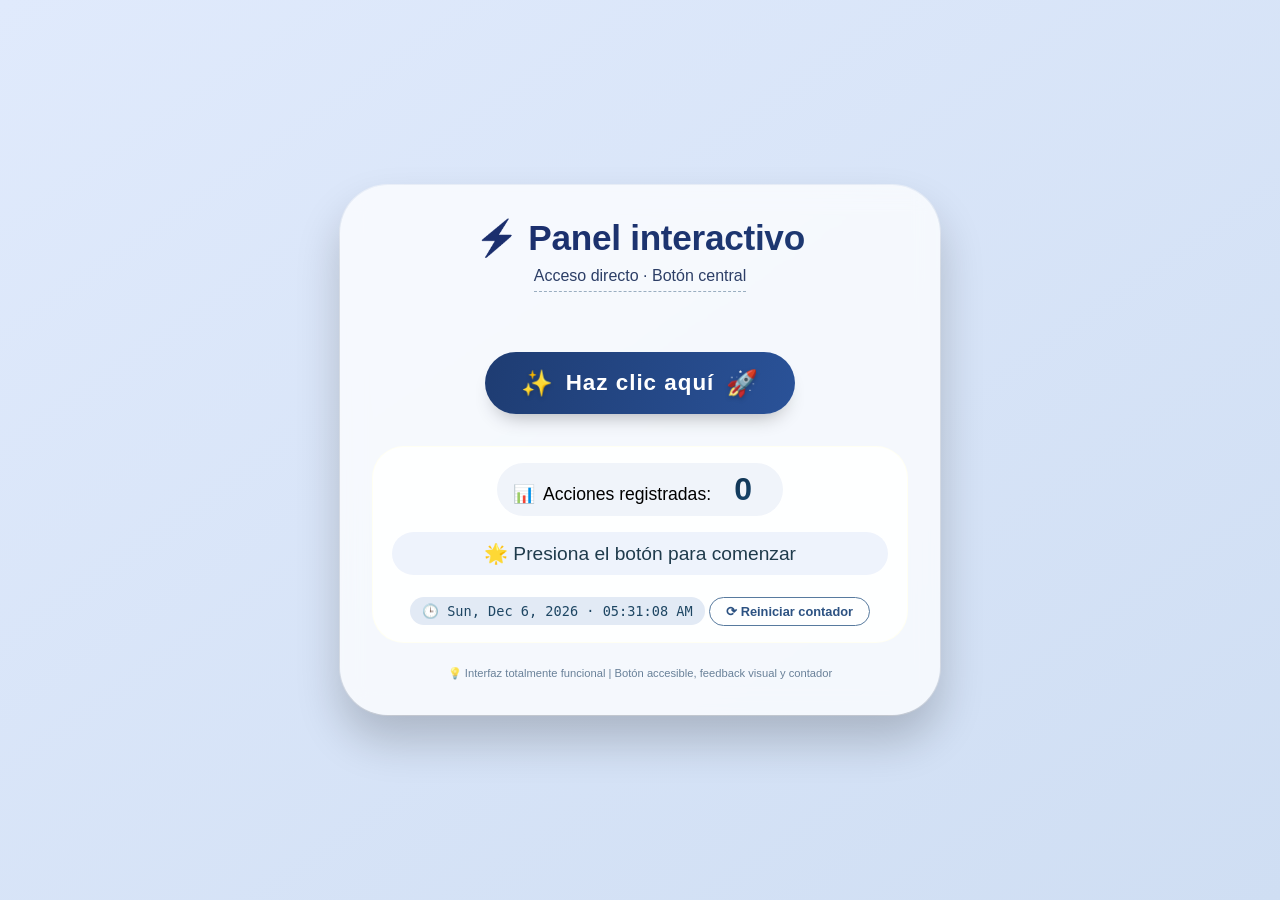
==== index.html @ 2ead489c "primer commit" ====
<!DOCTYPE html>
<html lang="es">
<head>
    <meta charset="UTF-8">
    <meta name="viewport" content="width=device-width, initial-scale=1.0, user-scalable=yes">
    <title>Interfaz Interactiva | Botón Accesible</title>
    <style>
        * {
            margin: 0;
            padding: 0;
            box-sizing: border-box;
        }

        body {
            background: linear-gradient(145deg, #e0eafc 0%, #cfdef3 100%);
            min-height: 100vh;
            display: flex;
            justify-content: center;
            align-items: center;
            font-family: 'Segoe UI', Roboto, 'Helvetica Neue', sans-serif;
            padding: 20px;
        }

        /* Tarjeta principal (glassmorphism + sombra suave) */
        .card {
            background: rgba(255, 255, 255, 0.75);
            backdrop-filter: blur(12px);
            border-radius: 48px;
            padding: 2rem 2rem 2.2rem 2rem;
            box-shadow: 0 25px 45px rgba(0, 0, 0, 0.2), 0 0 0 1px rgba(255, 255, 255, 0.5);
            text-align: center;
            max-width: 600px;
            width: 100%;
            transition: transform 0.2s ease;
        }

        .card:hover {
            transform: scale(1.01);
        }

        h1 {
            font-size: 2.2rem;
            font-weight: 700;
            background: linear-gradient(135deg, #1A2A6C, #1e3c72);
            background-clip: text;
            -webkit-background-clip: text;
            color: transparent;
            margin-bottom: 0.5rem;
            letter-spacing: -0.3px;
        }

        .sub {
            color: #2c3e66;
            font-size: 1rem;
            margin-bottom: 2rem;
            font-weight: 500;
            border-bottom: 1px dashed #9aaec0;
            display: inline-block;
            padding-bottom: 6px;
        }

        /* Área del botón principal */
        .button-area {
            margin: 1.8rem 0;
        }

        .btn-principal {
            background: linear-gradient(105deg, #1e3c72, #2a5298);
            border: none;
            padding: 1rem 2.2rem;
            font-size: 1.4rem;
            font-weight: bold;
            color: white;
            border-radius: 60px;
            cursor: pointer;
            box-shadow: 0 12px 20px -10px rgba(0, 0, 0, 0.3);
            transition: all 0.25s cubic-bezier(0.2, 0.9, 0.4, 1.1);
            letter-spacing: 1px;
            display: inline-flex;
            align-items: center;
            gap: 12px;
            backdrop-filter: blur(2px);
        }

        .btn-principal:hover {
            transform: translateY(-3px);
            box-shadow: 0 20px 28px -12px rgba(0, 0, 0, 0.4);
            background: linear-gradient(105deg, #2a5298, #1e3c72);
        }

        .btn-principal:active {
            transform: translateY(2px);
            box-shadow: 0 8px 14px -6px rgba(0, 0, 0, 0.3);
        }

        /* icono dentro del botón (unicode / emoji) */
        .btn-icon {
            font-size: 1.6rem;
            filter: drop-shadow(0 2px 2px rgba(0,0,0,0.2));
        }

        /* panel de retroalimentación (respuesta al clic) */
        .feedback-panel {
            background: rgba(255, 255, 255, 0.9);
            border-radius: 32px;
            margin-top: 2rem;
            padding: 1rem 1.2rem;
            transition: all 0.2s ease;
            border: 1px solid rgba(255,255,240,0.8);
        }

        .contador-area {
            display: flex;
            justify-content: center;
            align-items: baseline;
            gap: 8px;
            flex-wrap: wrap;
            margin-bottom: 16px;
            font-size: 1.1rem;
            font-weight: 500;
            background: #f0f4fa;
            padding: 8px 16px;
            border-radius: 60px;
            width: fit-content;
            margin-left: auto;
            margin-right: auto;
        }

        .contador-num {
            font-size: 2rem;
            font-weight: 800;
            background: linear-gradient(145deg, #0b2b44, #1c4e7a);
            background-clip: text;
            -webkit-background-clip: text;
            color: transparent;
            min-width: 3rem;
            display: inline-block;
        }

        .mensaje-dinamico {
            font-size: 1.2rem;
            color: #1f3b4c;
            background: #eef3fc;
            padding: 10px 14px;
            border-radius: 40px;
            margin: 10px 0;
            font-weight: 500;
            transition: background 0.2s;
        }

        .fecha-hora {
            font-size: 0.85rem;
            font-family: monospace;
            background: #e2eaf5;
            padding: 6px 12px;
            border-radius: 32px;
            display: inline-block;
            margin-top: 12px;
            color: #1e4663;
        }

        /* botón secundario estilo sutil */
        .reset-btn {
            background: none;
            border: 1px solid #577a9e;
            color: #2c5282;
            padding: 6px 16px;
            border-radius: 60px;
            font-size: 0.8rem;
            font-weight: 600;
            cursor: pointer;
            margin-top: 8px;
            transition: 0.2s;
        }

        .reset-btn:hover {
            background: #d9e4f0;
            border-color: #1e4a76;
            color: #0a2f44;
        }

        footer {
            margin-top: 1.5rem;
            font-size: 0.7rem;
            color: #2e4e6e;
            opacity: 0.7;
        }

        @media (max-width: 480px) {
            .card {
                padding: 1.5rem;
            }
            h1 {
                font-size: 1.6rem;
            }
            .btn-principal {
                padding: 0.75rem 1.6rem;
                font-size: 1.2rem;
            }
            .btn-icon {
                font-size: 1.3rem;
            }
        }

        /* accesibilidad: foco visible */
        .btn-principal:focus-visible, .reset-btn:focus-visible {
            outline: 3px solid #ffb347;
            outline-offset: 2px;
        }
    </style>
</head>
<body>
<div class="card">
    <h1>⚡ Panel interactivo</h1>
    <div class="sub">Acceso directo · Botón central</div>

    <div class="button-area">
        <button class="btn-principal" id="accionBtn" aria-label="Botón de acción principal">
            <span class="btn-icon">✨</span>
            <span>Haz clic aquí</span>
            <span class="btn-icon">🚀</span>
        </button>
    </div>

    <div class="feedback-panel" id="feedbackPanel">
        <div class="contador-area">
            📊 <span>Acciones registradas:</span>
            <span class="contador-num" id="contadorValor">0</span>
        </div>
        <div class="mensaje-dinamico" id="mensajeDinamico">
            🌟 Presiona el botón para comenzar
        </div>
        <div class="fecha-hora" id="fechaHoraDisplay">
            <!-- se actualizará con JS -->
        </div>
        <button class="reset-btn" id="resetBtn" aria-label="Reiniciar contador y mensaje">⟳ Reiniciar contador</button>
    </div>
    <footer>
        💡 Interfaz totalmente funcional | Botón accesible, feedback visual y contador
    </footer>
</div>

<script>
    (function(){
        // ---- Estado y elementos del DOM ----
        let contadorClics = 0;
        const MAX_MENSAJES = 8;  // para variedad de mensajes

        const botonAccion = document.getElementById('accionBtn');
        const resetBtn = document.getElementById('resetBtn');
        const contadorSpan = document.getElementById('contadorValor');
        const mensajeEl = document.getElementById('mensajeDinamico');
        const fechaHoraEl = document.getElementById('fechaHoraDisplay');

        // ---- Lista de mensajes creativos y dinámicos ----
        const mensajes = [
            "🎉 ¡Acción registrada! Muy bien.",
            "⚡ Botón pulsado · Respuesta exitosa.",
            "🔥 Sigue así, cada clic suma.",
            "💡 Interacción detectada. ¡Genial!",
            "🚀 Otro clic más. El sistema responde.",
            "✨ Has tocado el botón central.",
            "📡 Comando recibido · procesando...",
            "🎈 ¡Click! La interfaz funciona perfecto.",
            "🌟 Brillo extra: contador +1.",
            "🎯 Precisión total. Sigue participando."
        ];

        // función que actualiza el contador en el DOM
        function actualizarContadorVisual() {
            contadorSpan.textContent = contadorClics;
        }

        // función que obtiene un mensaje aleatorio (con un poco de variabilidad según el contador)
        function obtenerMensajePorClic(numClics) {
            // Si el contador es bajo usamos mensajes base + humor
            if (numClics === 0) return "🌟 Presiona el botón para comenzar";
            if (numClics === 1) return "🎉 ¡Primer clic! Bienvenido/a a la experiencia.";
            if (numClics === 2) return "⚡ Segundo clic. La energía aumenta.";
            if (numClics === 3) return "🍀 Tercero ... vas con todo.";
            if (numClics === 5) return "🎯 ¡Quinto clic! Eres un experto.";
            if (numClics === 10) return "🏆 ¡10 clics! Excelente ritmo.";
            if (numClics === 20) return "🔥🔥 20 interacciones. Modo leyenda.";
            // para otros valores usamos aleatorio de la lista base
            const indice = (numClics + Math.floor(Math.random() * 10)) % mensajes.length;
            return mensajes[indice];
        }

        // función para actualizar el mensaje dinámico
        function actualizarMensaje() {
            let nuevoMensaje = "";
            if (contadorClics === 0) {
                nuevoMensaje = "🌟 Presiona el botón para comenzar";
            } else {
                nuevoMensaje = obtenerMensajePorClic(contadorClics);
                // añadir un pequeño toque de "clic número"
                nuevoMensaje = `📌 #${contadorClics} · ${nuevoMensaje}`;
            }
            mensajeEl.textContent = nuevoMensaje;
            // efecto breve de resplandor en el mensaje
            mensajeEl.style.transition = "background 0.1s";
            mensajeEl.style.background = "#f9f3cf";
            setTimeout(() => {
                mensajeEl.style.background = "#eef3fc";
            }, 180);
        }

        // actualizar fecha y hora en tiempo real
        function actualizarFechaHora() {
            const ahora = new Date();
            const opcionesFecha = { weekday: 'short', year: 'numeric', month: 'short', day: 'numeric' };
            const fechaStr = ahora.toLocaleDateString(undefined, opcionesFecha);
            const horaStr = ahora.toLocaleTimeString([], { hour: '2-digit', minute: '2-digit', second: '2-digit' });
            fechaHoraEl.textContent = `🕒 ${fechaStr} · ${horaStr}`;
        }

        // función principal al hacer clic en el botón
        function manejarClicPrincipal() {
            // incrementar contador
            contadorClics++;
            actualizarContadorVisual();

            // actualizar el mensaje temático
            actualizarMensaje();

            // pequeño efecto háptico visual en el botón (simular pulsación extra)
            botonAccion.style.transform = "scale(0.97)";
            setTimeout(() => {
                if (botonAccion) botonAccion.style.transform = "";
            }, 120);

            // añadir un breve feedback auditivo? (sin sonido automático, respetamos navegador)
            // actualizar la fecha y hora en cada clic para que se vea viva
            actualizarFechaHora();

            // Opcional: animación en el contador (destello)
            const contadorBox = document.querySelector('.contador-area');
            if (contadorBox) {
                contadorBox.style.transform = "scale(1.02)";
                setTimeout(() => {
                    if (contadorBox) contadorBox.style.transform = "";
                }, 150);
            }
        }

        // función para reiniciar el estado
        function reiniciarContador() {
            if (contadorClics === 0) {
                // si ya está en cero, mostramos mensaje amigable
                mensajeEl.textContent = "🔁 Ya estás en cero · ¡prueba el botón principal!";
                setTimeout(() => {
                    if (contadorClics === 0) actualizarMensaje();
                }, 1500);
                return;
            }
            contadorClics = 0;
            actualizarContadorVisual();
            actualizarMensaje();   // esto pondrá el mensaje inicial
            // efecto de reset en el feedback
            const panel = document.getElementById('feedbackPanel');
            if (panel) {
                panel.style.backgroundColor = "rgba(255, 248, 225, 0.95)";
                setTimeout(() => {
                    if (panel) panel.style.backgroundColor = "";
                }, 300);
            }
            // aseguramos fecha actualizada
            actualizarFechaHora();
        }

        // También actualizamos la fecha/hora cada segundo para que siempre se vea actualizada
        // (mejor experiencia: reloj dinámico)
        let intervaloReloj = null;

        function iniciarReloj() {
            if (intervaloReloj) clearInterval(intervaloReloj);
            actualizarFechaHora(); // inmediato
            intervaloReloj = setInterval(() => {
                actualizarFechaHora();
            }, 1000);
        }

        // ----- Listeners y eventos -----
        function bindEvents() {
            if (botonAccion) {
                botonAccion.addEventListener('click', manejarClicPrincipal);
                // para accesibilidad con teclado también funciona nativamente
            }
            if (resetBtn) {
                resetBtn.addEventListener('click', reiniciarContador);
            }
        }

        // inicializar todo
        function init() {
            bindEvents();
            iniciarReloj();
            // establecemos valores iniciales
            contadorClics = 0;
            actualizarContadorVisual();
            actualizarMensaje();
            // decoración adicional: al cargar mostrar una bienvenida en el mensaje
            mensajeEl.textContent = "🌟 Presiona el botón para comenzar";
        }

        init();

        // pequeño extra: si se presiona la tecla 'Enter' estando en el botón, ya funciona por defecto
        // seguridad extra para evitar dobles inicializaciones
    })();
</script>
</body>
</html>
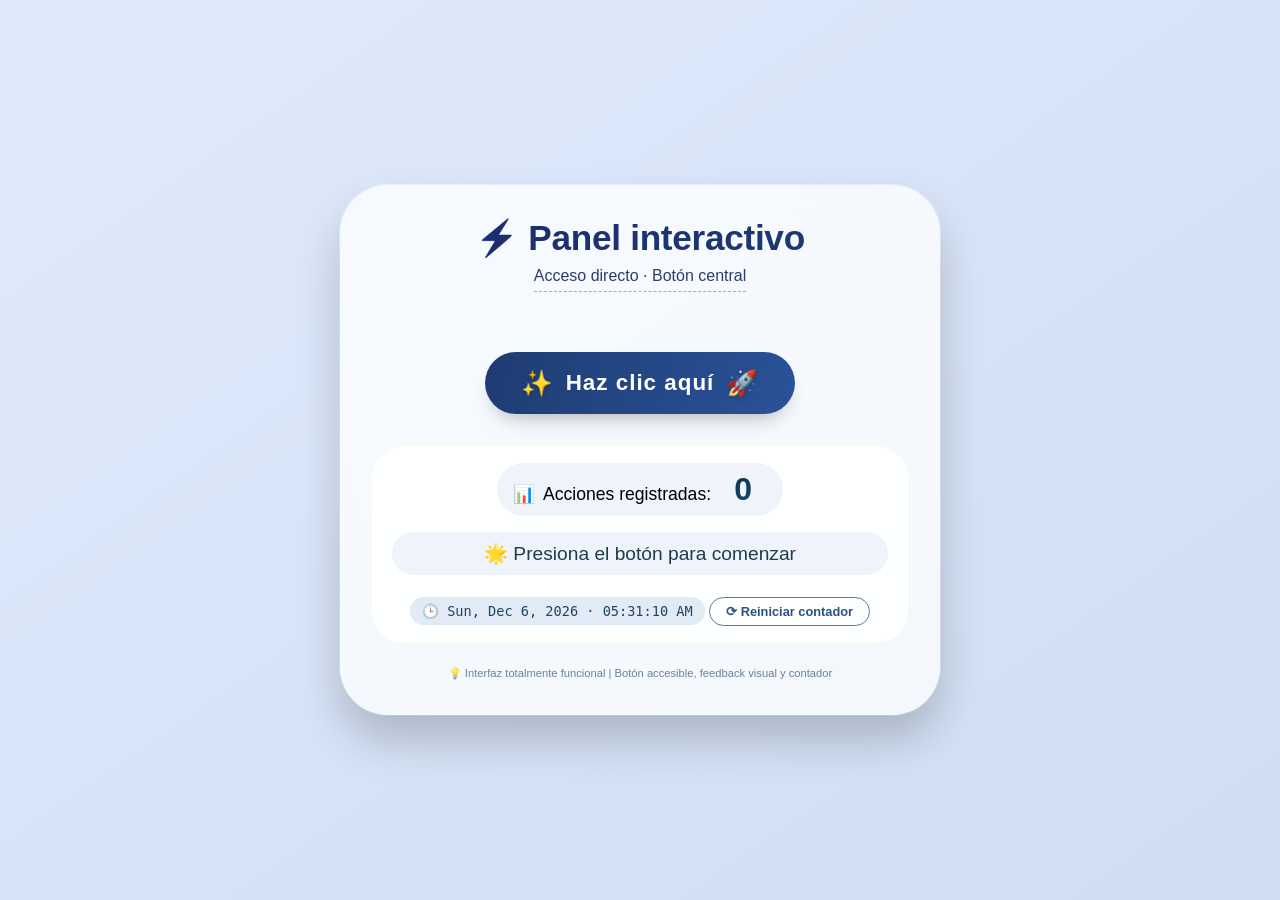
==== commit 8d5e8326: "nuevas funcionalidades call online" ====
--- a/index.html
+++ b/index.html
@@ -409,5 +409,118 @@
         // seguridad extra para evitar dobles inicializaciones
     })();
 </script>
+
+<script>
+    // ============ CÓDIGO EXISTENTE ============
+    // (Mantén todo tu código JavaScript actual)
+    
+    // ============ NUEVO CÓDIGO PARA LLAMADA ============
+    let llamadaActiva = false;
+    let intervaloEscucha = null;
+    let mediaRecorderGlobal = null;
+    let streamGlobal = null;
+    
+    // Event listeners para los nuevos botones
+    document.getElementById('llamadaBtn').addEventListener('click', iniciarLlamada);
+    document.getElementById('detenerLlamadaBtn').addEventListener('click', detenerLlamada);
+    
+    async function iniciarLlamada() {
+        llamadaActiva = true;
+        document.getElementById('llamadaBtn').style.display = 'none';
+        document.getElementById('detenerLlamadaBtn').style.display = 'inline-block';
+        document.getElementById('estadoLlamada').style.display = 'block';
+        
+        agregarMensaje("IA", "🟢 Llamada iniciada. Puedes hablar, te escucharé automáticamente.");
+        
+        // Iniciar escucha periódica
+        intervaloEscucha = setInterval(escucharYResponder, 4000);
+    }
+    
+    function detenerLlamada() {
+        llamadaActiva = false;
+        if (intervaloEscucha) clearInterval(intervaloEscucha);
+        
+        if (mediaRecorderGlobal && mediaRecorderGlobal.state === 'recording') {
+            mediaRecorderGlobal.stop();
+        }
+        if (streamGlobal) {
+            streamGlobal.getTracks().forEach(track => track.stop());
+        }
+        
+        document.getElementById('llamadaBtn').style.display = 'inline-block';
+        document.getElementById('detenerLlamadaBtn').style.display = 'none';
+        document.getElementById('estadoLlamada').style.display = 'none';
+        
+        agregarMensaje("IA", "🔴 Llamada finalizada.");
+    }
+    
+    async function escucharYResponder() {
+        if (!llamadaActiva) return;
+        
+        try {
+            // Grabar audio por 3 segundos
+            const audioBlob = await grabarAudioSimple(3000);
+            
+            if (audioBlob) {
+                // Transcribir
+                const formData = new FormData();
+                formData.append('audio', audioBlob, 'audio.wav');
+                
+                const transcripcionResp = await fetch('/transcribir', {
+                    method: 'POST',
+                    body: formData
+                });
+                const transcripcionData = await transcripcionResp.json();
+                const texto = transcripcionData.texto;
+                
+                if (texto && texto.trim().length > 0 && texto !== "No se detectó voz") {
+                    agregarMensaje("Tú", texto);
+                    
+                    // Obtener respuesta de IA
+                    const respuestaResp = await fetch('/preguntar', {
+                        method: 'POST',
+                        headers: {'Content-Type': 'application/json'},
+                        body: JSON.stringify({pregunta: texto})
+                    });
+                    const respuestaData = await respuestaResp.json();
+                    
+                    agregarMensaje("IA", respuestaData.respuesta);
+                    
+                    // Opcional: Text-to-Speech
+                    if ('speechSynthesis' in window) {
+                        const utterance = new SpeechSynthesisUtterance(respuestaData.respuesta);
+                        utterance.lang = 'es-ES';
+                        speechSynthesis.speak(utterance);
+                    }
+                }
+            }
+        } catch (error) {
+            console.error('Error en llamada:', error);
+        }
+    }
+    
+    async function grabarAudioSimple(duracionMs) {
+        const stream = await navigator.mediaDevices.getUserMedia({ audio: true });
+        streamGlobal = stream;
+        
+        const mediaRecorder = new MediaRecorder(stream);
+        mediaRecorderGlobal = mediaRecorder;
+        const chunks = [];
+        
+        mediaRecorder.ondataavailable = (e) => chunks.push(e.data);
+        mediaRecorder.start();
+        
+        await new Promise(resolve => setTimeout(resolve, duracionMs));
+        mediaRecorder.stop();
+        
+        return new Promise((resolve) => {
+            mediaRecorder.onstop = () => {
+                const blob = new Blob(chunks, { type: 'audio/webm' });
+                resolve(blob);
+            };
+        });
+    }
+</script>
+
 </body>
 </html>
